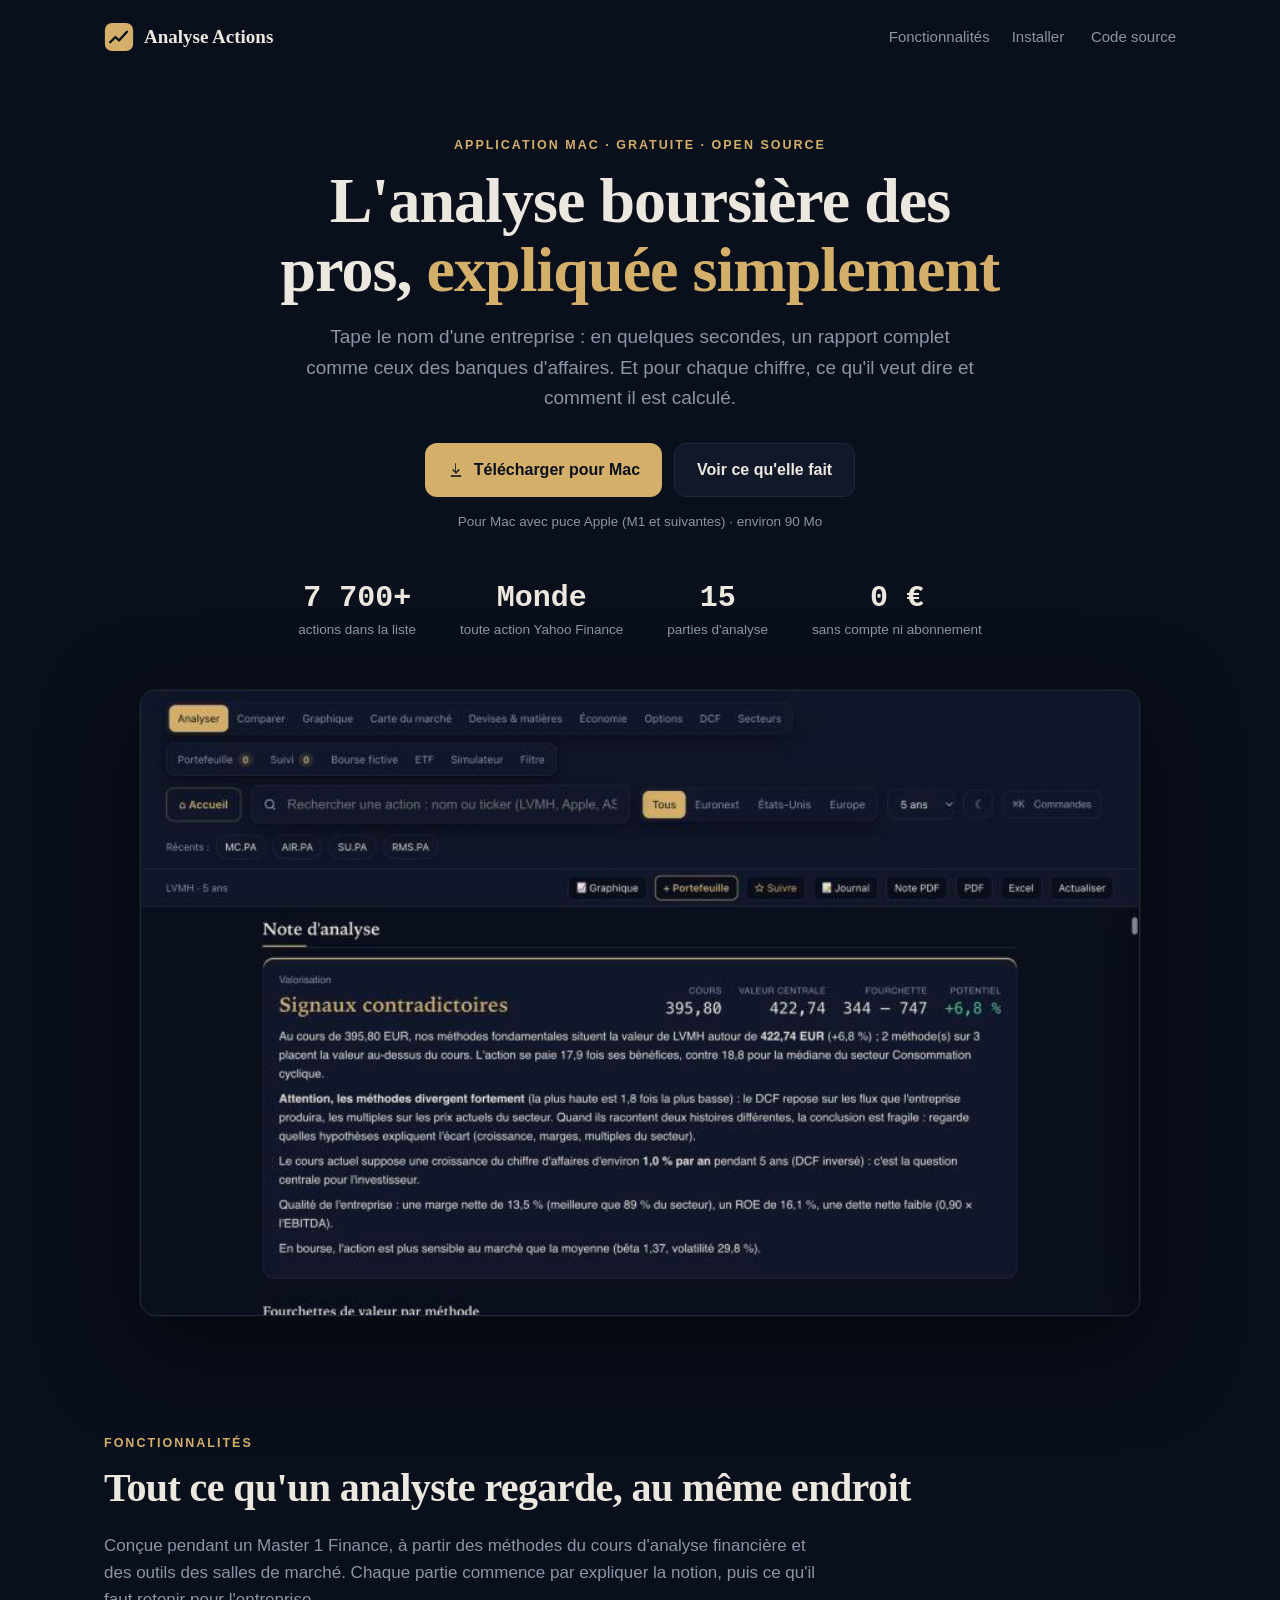
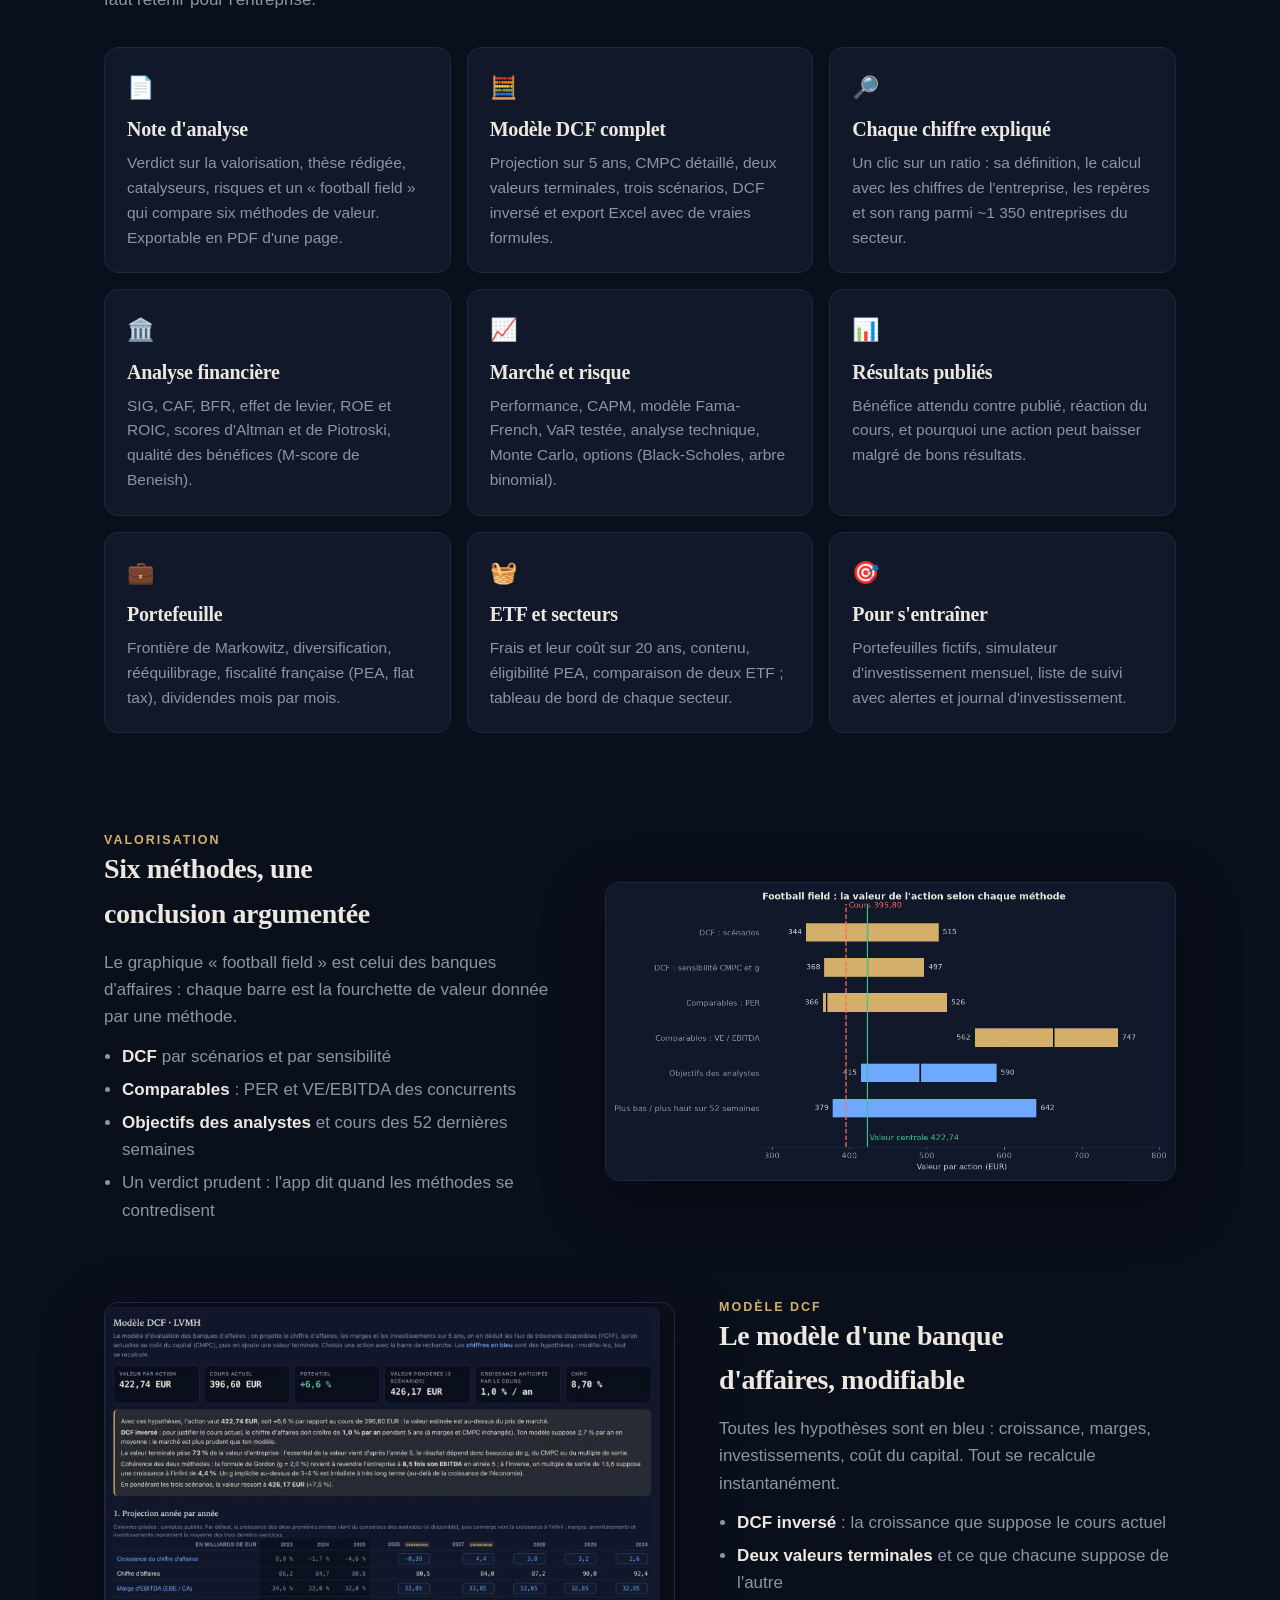
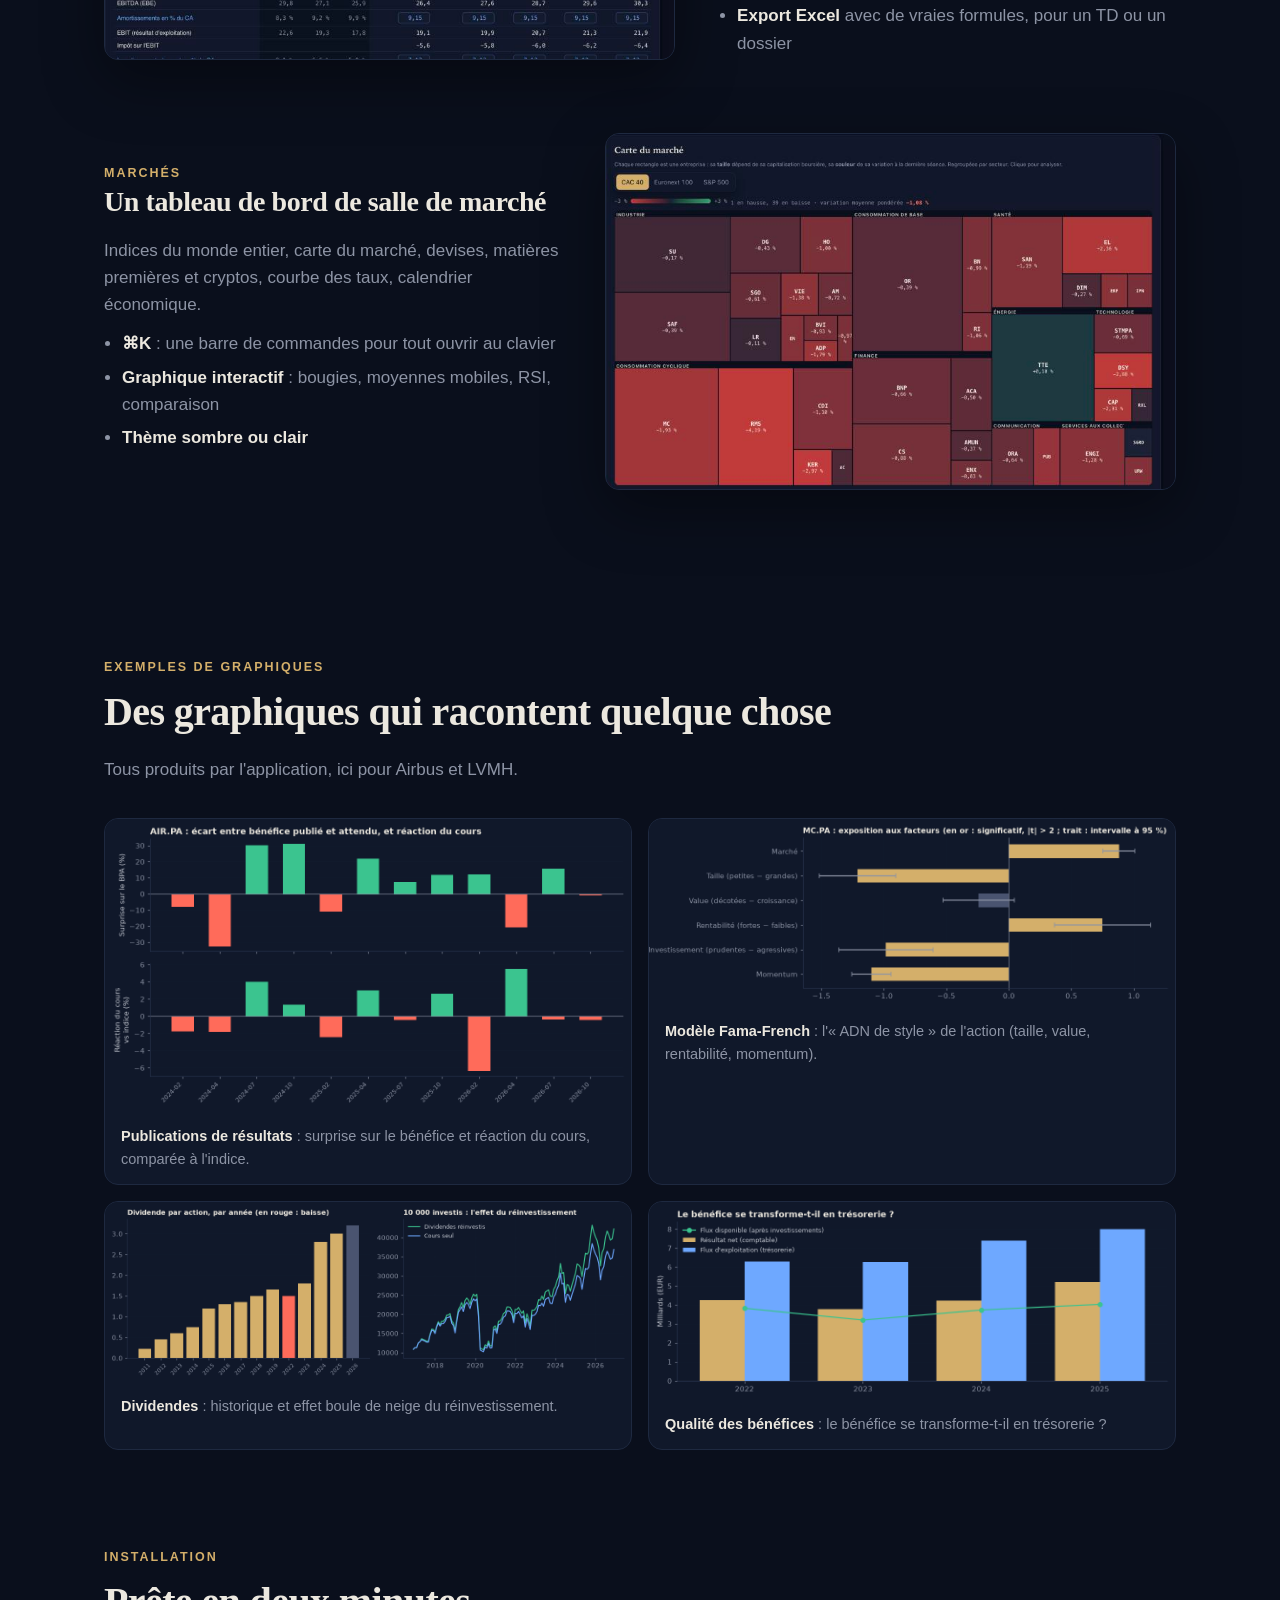
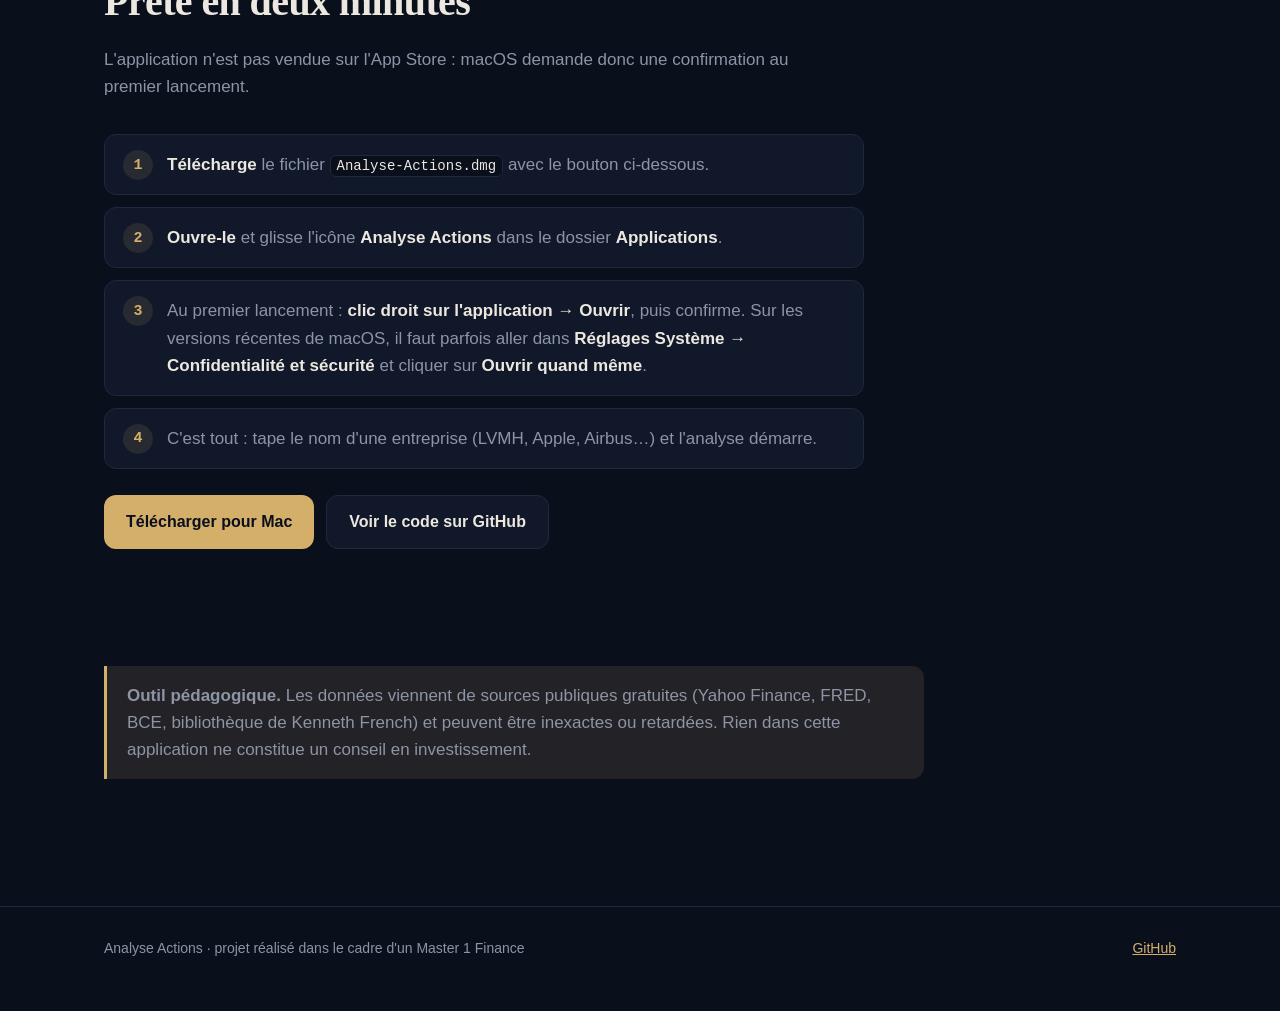
==== docs/index.html @ 781cc7c2 "Page de présentation (GitHub Pages) dans docs/ Page d'accueil du projet : accroche, bouton de téléch" ====
<!DOCTYPE html>
<html lang="fr">
<head>
<meta charset="utf-8">
<meta name="viewport" content="width=device-width, initial-scale=1">
<title>Analyse Actions — l'analyse boursière des pros, expliquée simplement</title>
<meta name="description" content="Application Mac gratuite d'analyse boursière : rapport complet sur plus de 7 700 actions, note d'analyse, modèle DCF, portefeuille, ETF, secteurs. Chaque chiffre est expliqué.">
<meta name="theme-color" content="#0A0F1C">
<meta property="og:title" content="Analyse Actions">
<meta property="og:description" content="L'analyse boursière des professionnels, expliquée simplement. Application Mac gratuite.">
<meta property="og:image" content="images/note.jpg">
<link rel="icon" href="data:image/svg+xml,%3Csvg xmlns='http://www.w3.org/2000/svg' viewBox='0 0 34 34'%3E%3Crect x='1' y='1' width='32' height='32' rx='8' fill='%23D4AF6A'/%3E%3Cpath d='M7 23l6-6 4 4 9-10' fill='none' stroke='%230A0F1C' stroke-width='2.6' stroke-linecap='round' stroke-linejoin='round'/%3E%3C/svg%3E">
<style>
:root {
  --fond: #0A0F1C; --carte: #10182A; --texte: #ECE8DF; --doux: #8D94A5; --bord: #1E2940;
  --or: #D4AF6A; --or-doux: rgba(212,175,106,.12); --vert: #3BC48F; --rouge: #FF6B5A;
  --serif: "New York", ui-serif, "Iowan Old Style", Georgia, serif;
  --mono: ui-monospace, "SF Mono", Menlo, monospace;
  --ease: cubic-bezier(0.23, 1, 0.32, 1);
  color-scheme: dark;
}
* { box-sizing: border-box; }
html { scroll-behavior: smooth; }
body { margin: 0; background: var(--fond); color: var(--texte); font: 17px/1.6 -apple-system, "Segoe UI", Roboto, sans-serif;
  -webkit-font-smoothing: antialiased; font-variant-numeric: tabular-nums; }
a { color: var(--or); }
h1, h2, h3 { font-family: var(--serif); font-weight: 600; letter-spacing: -0.015em; text-wrap: balance; }
.conteneur { max-width: 1120px; margin: 0 auto; padding: 0 24px; }

/* En-tête */
nav { display: flex; justify-content: space-between; align-items: center; padding: 22px 0; }
.marque { display: flex; align-items: center; gap: 10px; font: 600 19px var(--serif); color: var(--texte); text-decoration: none; }
.marque svg { width: 30px; height: 30px; }
nav .liens a { color: var(--doux); text-decoration: none; margin-left: 22px; font-size: 15px; }
nav .liens a:hover { color: var(--texte); }

/* Accroche */
.hero { padding: 64px 0 40px; text-align: center; }
.surtitre { font: 600 12.5px -apple-system, sans-serif; letter-spacing: .16em; text-transform: uppercase; color: var(--or); }
.hero h1 { font-size: clamp(38px, 6vw, 64px); line-height: 1.08; margin: 14px auto 18px; max-width: 900px; }
.hero h1 em { font-style: normal; color: var(--or); }
.hero p.chapo { color: var(--doux); font-size: 19px; max-width: 680px; margin: 0 auto 30px; text-wrap: pretty; }
.boutons { display: flex; gap: 12px; justify-content: center; flex-wrap: wrap; }
.btn { display: inline-flex; align-items: center; gap: 9px; padding: 13px 22px; border-radius: 12px; font-weight: 600;
  text-decoration: none; font-size: 16px; transition: transform .16s var(--ease), filter .16s var(--ease); }
.btn:hover { transform: translateY(-2px); filter: brightness(1.08); }
.btn:active { transform: scale(.98); }
.btn.principal { background: var(--or); color: var(--fond); }
.btn.secondaire { border: 1px solid var(--bord); color: var(--texte); background: var(--carte); }
.petit { color: var(--doux); font-size: 13.5px; margin-top: 14px; }
.chiffres { display: flex; justify-content: center; gap: 44px; flex-wrap: wrap; margin: 48px 0 0; }
.chiffres div { text-align: center; } .chiffres b { display: block; font: 600 30px var(--mono); color: var(--texte); }
.chiffres span { color: var(--doux); font-size: 13.5px; }

/* Captures */
.ecran { margin: 48px auto 0; border-radius: 16px; overflow: hidden; border: 1px solid var(--bord);
  box-shadow: 0 30px 90px rgba(0,0,0,.55), 0 0 0 1px rgba(212,175,106,.08); max-width: 1000px; }
.ecran img { display: block; width: 100%; height: auto; }

section { padding: 80px 0 20px; }
section > .conteneur > h2 { font-size: clamp(28px, 4vw, 40px); margin: 6px 0 12px; }
.intro { color: var(--doux); max-width: 720px; margin: 0 0 34px; }

/* Fonctionnalités */
.grille { display: grid; grid-template-columns: repeat(auto-fit, minmax(300px, 1fr)); gap: 16px; }
.carte { background: var(--carte); border: 1px solid var(--bord); border-radius: 14px; padding: 22px; transition: border-color .2s, transform .2s var(--ease); }
.carte:hover { border-color: color-mix(in srgb, var(--or) 50%, var(--bord)); transform: translateY(-2px); }
.carte .ic { font-size: 22px; } .carte h3 { margin: 8px 0 6px; font-size: 20px; } .carte p { margin: 0; color: var(--doux); font-size: 15.5px; }

/* Démonstrations alternées */
.demo { display: grid; grid-template-columns: 1fr 1.25fr; gap: 44px; align-items: center; margin: 0 0 70px; }
.demo.inverse { grid-template-columns: 1.25fr 1fr; }
.demo.inverse .texte { order: 2; }
.demo h3 { font-size: 28px; margin: 0 0 12px; }
.demo p { color: var(--doux); margin: 0 0 12px; }
.demo ul { margin: 0; padding-left: 18px; color: var(--doux); } .demo li { margin: 6px 0; }
.demo li b { color: var(--texte); font-weight: 600; }
.visuel { border-radius: 14px; overflow: hidden; border: 1px solid var(--bord); background: var(--carte); box-shadow: 0 20px 60px rgba(0,0,0,.4); }
.visuel img { display: block; width: 100%; height: auto; }
@media (max-width: 860px) { .demo, .demo.inverse { grid-template-columns: 1fr; } .demo.inverse .texte { order: 0; } }

/* Galerie de graphiques */
.galerie { display: grid; grid-template-columns: repeat(auto-fit, minmax(420px, 1fr)); gap: 16px; }
.galerie figure { margin: 0; background: var(--carte); border: 1px solid var(--bord); border-radius: 14px; overflow: hidden; }
.galerie img { display: block; width: 100%; height: auto; }
.galerie figcaption { padding: 12px 16px; color: var(--doux); font-size: 14.5px; }
.galerie figcaption b { color: var(--texte); }

/* Installation */
.etapes { counter-reset: e; list-style: none; padding: 0; margin: 0; display: grid; gap: 12px; max-width: 760px; }
.etapes li { counter-increment: e; background: var(--carte); border: 1px solid var(--bord); border-radius: 12px; padding: 16px 18px 16px 62px; position: relative; color: var(--doux); }
.etapes li::before { content: counter(e); position: absolute; left: 18px; top: 15px; width: 30px; height: 30px; border-radius: 99px;
  background: var(--or-doux); color: var(--or); font: 600 15px var(--mono); display: grid; place-items: center; }
.etapes b { color: var(--texte); }
code { font: 14px var(--mono); background: var(--fond); border: 1px solid var(--bord); padding: 2px 6px; border-radius: 6px; color: var(--texte); }

.avert { border-left: 3px solid var(--or); background: var(--or-doux); padding: 16px 20px; border-radius: 0 12px 12px 0; color: var(--doux); max-width: 820px; }
footer { border-top: 1px solid var(--bord); margin-top: 90px; padding: 30px 0 50px; color: var(--doux); font-size: 14px; }
footer .conteneur { display: flex; justify-content: space-between; gap: 20px; flex-wrap: wrap; }

:focus-visible { outline: 2px solid var(--or); outline-offset: 3px; border-radius: 8px; }
@media (prefers-reduced-motion: reduce) { * { transition: none !important; scroll-behavior: auto !important; } }
</style>
</head>
<body>

<header class="conteneur">
  <nav>
    <a class="marque" href="#"><svg viewBox="0 0 34 34" aria-hidden="true"><rect x="1" y="1" width="32" height="32" rx="8" fill="#D4AF6A"/>
      <path d="M7 23l6-6 4 4 9-10" fill="none" stroke="#0A0F1C" stroke-width="2.6" stroke-linecap="round" stroke-linejoin="round"/></svg>Analyse Actions</a>
    <div class="liens"><a href="#fonctions">Fonctionnalités</a><a href="#installer">Installer</a>
      <a href="https://github.com/simonkirch21/analyse-actions">Code source</a></div>
  </nav>
</header>

<main>
  <div class="conteneur hero">
    <div class="surtitre">Application Mac · gratuite · open source</div>
    <h1>L'analyse boursière des pros, <em>expliquée simplement</em></h1>
    <p class="chapo">Tape le nom d'une entreprise : en quelques secondes, un rapport complet comme ceux des banques d'affaires.
      Et pour chaque chiffre, ce qu'il veut dire et comment il est calculé.</p>
    <div class="boutons">
      <a class="btn principal" href="https://github.com/simonkirch21/analyse-actions/releases/latest/download/Analyse-Actions.dmg">
        <svg width="18" height="18" viewBox="0 0 24 24" fill="currentColor" aria-hidden="true"><path d="M12 3v11.17l3.59-3.58L17 12l-5 5-5-5 1.41-1.41L11 14.17V3h1zM5 19h14v2H5z"/></svg>
        Télécharger pour Mac</a>
      <a class="btn secondaire" href="#fonctions">Voir ce qu'elle fait</a>
    </div>
    <p class="petit">Pour Mac avec puce Apple (M1 et suivantes) · environ 90 Mo</p>
    <div class="chiffres">
      <div><b>7 700+</b><span>actions dans la liste</span></div>
      <div><b>Monde</b><span>toute action Yahoo Finance</span></div>
      <div><b>15</b><span>parties d'analyse</span></div>
      <div><b>0 €</b><span>sans compte ni abonnement</span></div>
    </div>
    <div class="ecran"><img src="images/note.jpg" alt="Note d'analyse de LVMH dans l'application : verdict, valeur centrale, fourchette et thèse rédigée" width="800" height="500"></div>
  </div>

  <section id="fonctions">
    <div class="conteneur">
      <div class="surtitre">Fonctionnalités</div>
      <h2>Tout ce qu'un analyste regarde, au même endroit</h2>
      <p class="intro">Conçue pendant un Master 1 Finance, à partir des méthodes du cours d'analyse financière et des outils des
        salles de marché. Chaque partie commence par expliquer la notion, puis ce qu'il faut retenir pour l'entreprise.</p>
      <div class="grille">
        <div class="carte"><div class="ic">📄</div><h3>Note d'analyse</h3><p>Verdict sur la valorisation, thèse rédigée, catalyseurs, risques et un « football field » qui compare six méthodes de valeur. Exportable en PDF d'une page.</p></div>
        <div class="carte"><div class="ic">🧮</div><h3>Modèle DCF complet</h3><p>Projection sur 5 ans, CMPC détaillé, deux valeurs terminales, trois scénarios, DCF inversé et export Excel avec de vraies formules.</p></div>
        <div class="carte"><div class="ic">🔎</div><h3>Chaque chiffre expliqué</h3><p>Un clic sur un ratio : sa définition, le calcul avec les chiffres de l'entreprise, les repères et son rang parmi ~1 350 entreprises du secteur.</p></div>
        <div class="carte"><div class="ic">🏛️</div><h3>Analyse financière</h3><p>SIG, CAF, BFR, effet de levier, ROE et ROIC, scores d'Altman et de Piotroski, qualité des bénéfices (M-score de Beneish).</p></div>
        <div class="carte"><div class="ic">📈</div><h3>Marché et risque</h3><p>Performance, CAPM, modèle Fama-French, VaR testée, analyse technique, Monte Carlo, options (Black-Scholes, arbre binomial).</p></div>
        <div class="carte"><div class="ic">📊</div><h3>Résultats publiés</h3><p>Bénéfice attendu contre publié, réaction du cours, et pourquoi une action peut baisser malgré de bons résultats.</p></div>
        <div class="carte"><div class="ic">💼</div><h3>Portefeuille</h3><p>Frontière de Markowitz, diversification, rééquilibrage, fiscalité française (PEA, flat tax), dividendes mois par mois.</p></div>
        <div class="carte"><div class="ic">🧺</div><h3>ETF et secteurs</h3><p>Frais et leur coût sur 20 ans, contenu, éligibilité PEA, comparaison de deux ETF ; tableau de bord de chaque secteur.</p></div>
        <div class="carte"><div class="ic">🎯</div><h3>Pour s'entraîner</h3><p>Portefeuilles fictifs, simulateur d'investissement mensuel, liste de suivi avec alertes et journal d'investissement.</p></div>
      </div>
    </div>
  </section>

  <section>
    <div class="conteneur">
      <div class="demo">
        <div class="texte"><div class="surtitre">Valorisation</div><h3>Six méthodes, une conclusion argumentée</h3>
          <p>Le graphique « football field » est celui des banques d'affaires : chaque barre est la fourchette de valeur donnée par une méthode.</p>
          <ul><li><b>DCF</b> par scénarios et par sensibilité</li><li><b>Comparables</b> : PER et VE/EBITDA des concurrents</li>
            <li><b>Objectifs des analystes</b> et cours des 52 dernières semaines</li>
            <li>Un verdict prudent : l'app dit quand les méthodes se contredisent</li></ul></div>
        <div class="visuel"><img src="images/football.png" alt="Graphique football field : fourchettes de valeur de LVMH selon six méthodes" loading="lazy"></div>
      </div>
      <div class="demo inverse">
        <div class="texte"><div class="surtitre">Modèle DCF</div><h3>Le modèle d'une banque d'affaires, modifiable</h3>
          <p>Toutes les hypothèses sont en bleu : croissance, marges, investissements, coût du capital. Tout se recalcule instantanément.</p>
          <ul><li><b>DCF inversé</b> : la croissance que suppose le cours actuel</li><li><b>Deux valeurs terminales</b> et ce que chacune suppose de l'autre</li>
            <li><b>Export Excel</b> avec de vraies formules, pour un TD ou un dossier</li></ul></div>
        <div class="visuel"><img src="images/dcf.jpg" alt="Écran du modèle DCF : valeur par action, DCF inversé et projection année par année" loading="lazy" width="800" height="500"></div>
      </div>
      <div class="demo">
        <div class="texte"><div class="surtitre">Marchés</div><h3>Un tableau de bord de salle de marché</h3>
          <p>Indices du monde entier, carte du marché, devises, matières premières et cryptos, courbe des taux, calendrier économique.</p>
          <ul><li><b>⌘K</b> : une barre de commandes pour tout ouvrir au clavier</li><li><b>Graphique interactif</b> : bougies, moyennes mobiles, RSI, comparaison</li>
            <li><b>Thème sombre ou clair</b></li></ul></div>
        <div class="visuel"><img src="images/carte.jpg" alt="Carte du marché du CAC 40 : rectangles colorés selon la variation du jour" loading="lazy" width="800" height="500"></div>
      </div>
    </div>
  </section>

  <section>
    <div class="conteneur">
      <div class="surtitre">Exemples de graphiques</div>
      <h2>Des graphiques qui racontent quelque chose</h2>
      <p class="intro">Tous produits par l'application, ici pour Airbus et LVMH.</p>
      <div class="galerie">
        <figure><img src="images/resultats.png" alt="Surprises sur le bénéfice par action et réaction du cours d'Airbus" loading="lazy">
          <figcaption><b>Publications de résultats</b> : surprise sur le bénéfice et réaction du cours, comparée à l'indice.</figcaption></figure>
        <figure><img src="images/facteurs.png" alt="Exposition de LVMH aux facteurs de Fama-French" loading="lazy">
          <figcaption><b>Modèle Fama-French</b> : l'« ADN de style » de l'action (taille, value, rentabilité, momentum).</figcaption></figure>
        <figure><img src="images/dividendes.png" alt="Dividende par action d'Airbus et effet du réinvestissement" loading="lazy">
          <figcaption><b>Dividendes</b> : historique et effet boule de neige du réinvestissement.</figcaption></figure>
        <figure><img src="images/qualite.png" alt="Résultat net comparé aux flux de trésorerie d'Airbus" loading="lazy">
          <figcaption><b>Qualité des bénéfices</b> : le bénéfice se transforme-t-il en trésorerie ?</figcaption></figure>
      </div>
    </div>
  </section>

  <section id="installer">
    <div class="conteneur">
      <div class="surtitre">Installation</div>
      <h2>Prête en deux minutes</h2>
      <p class="intro">L'application n'est pas vendue sur l'App Store : macOS demande donc une confirmation au premier lancement.</p>
      <ol class="etapes">
        <li><b>Télécharge</b> le fichier <code>Analyse-Actions.dmg</code> avec le bouton ci-dessous.</li>
        <li><b>Ouvre-le</b> et glisse l'icône <b>Analyse Actions</b> dans le dossier <b>Applications</b>.</li>
        <li>Au premier lancement : <b>clic droit sur l'application → Ouvrir</b>, puis confirme. Sur les versions récentes de macOS, il faut parfois
          aller dans <b>Réglages Système → Confidentialité et sécurité</b> et cliquer sur <b>Ouvrir quand même</b>.</li>
        <li>C'est tout : tape le nom d'une entreprise (LVMH, Apple, Airbus…) et l'analyse démarre.</li>
      </ol>
      <div class="boutons" style="justify-content:flex-start;margin-top:26px">
        <a class="btn principal" href="https://github.com/simonkirch21/analyse-actions/releases/latest/download/Analyse-Actions.dmg">Télécharger pour Mac</a>
        <a class="btn secondaire" href="https://github.com/simonkirch21/analyse-actions">Voir le code sur GitHub</a>
      </div>
    </div>
  </section>

  <section>
    <div class="conteneur">
      <p class="avert"><b>Outil pédagogique.</b> Les données viennent de sources publiques gratuites (Yahoo Finance, FRED, BCE, bibliothèque de
        Kenneth French) et peuvent être inexactes ou retardées. Rien dans cette application ne constitue un conseil en investissement.</p>
    </div>
  </section>
</main>

<footer>
  <div class="conteneur">
    <span>Analyse Actions · projet réalisé dans le cadre d'un Master 1 Finance</span>
    <span><a href="https://github.com/simonkirch21/analyse-actions">GitHub</a></span>
  </div>
</footer>
</body>
</html>
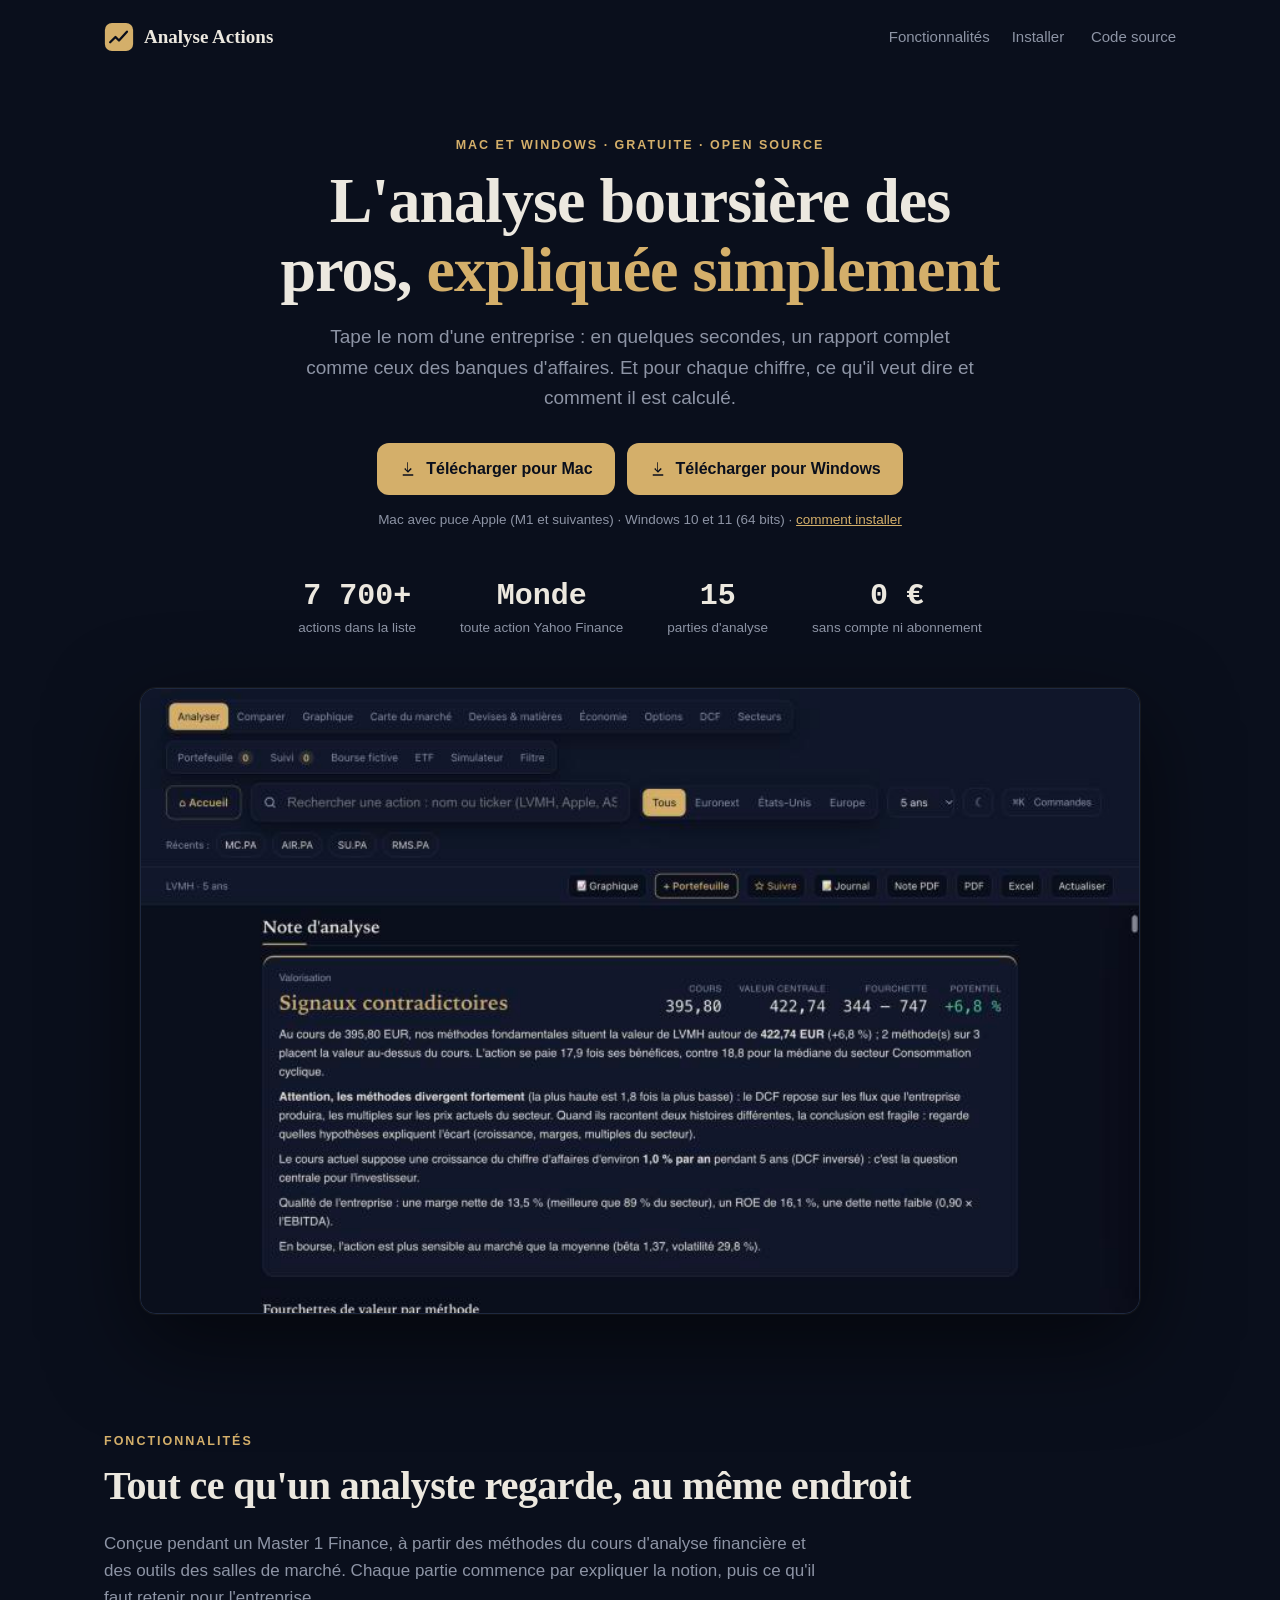
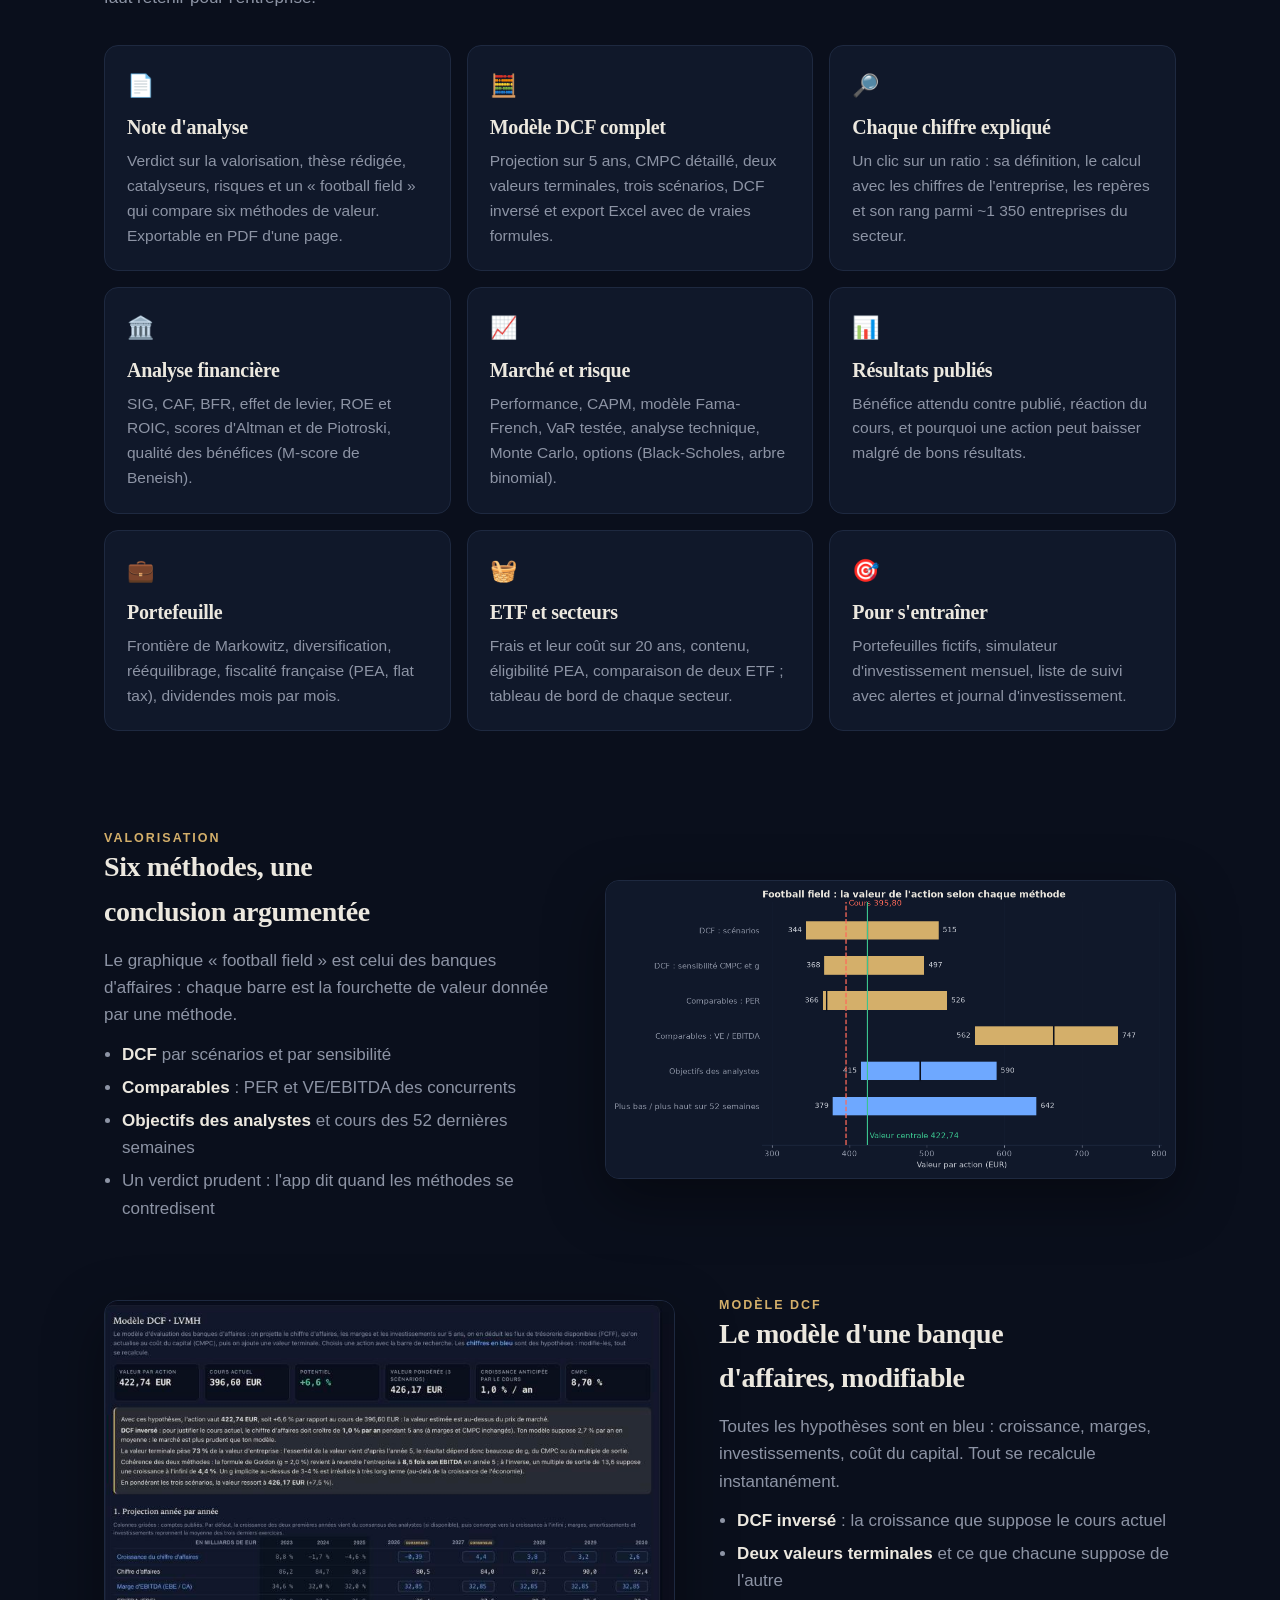
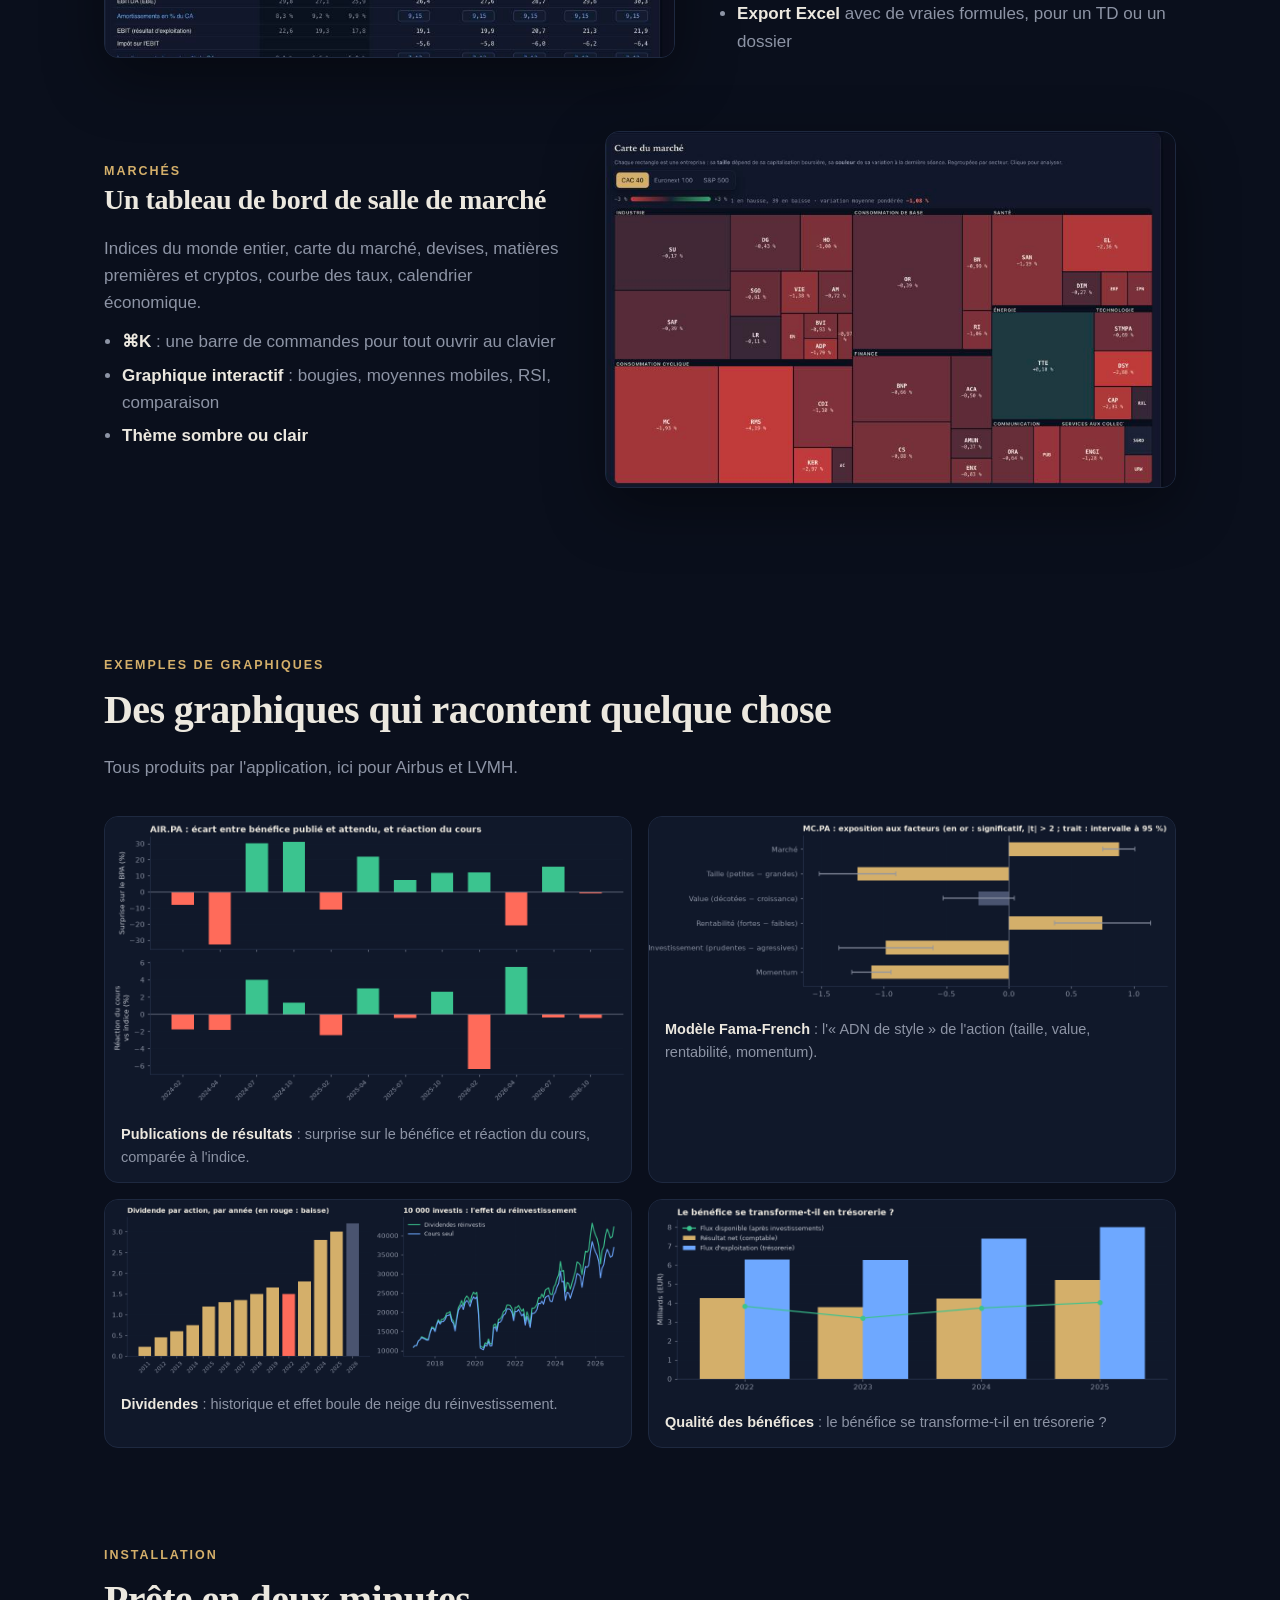
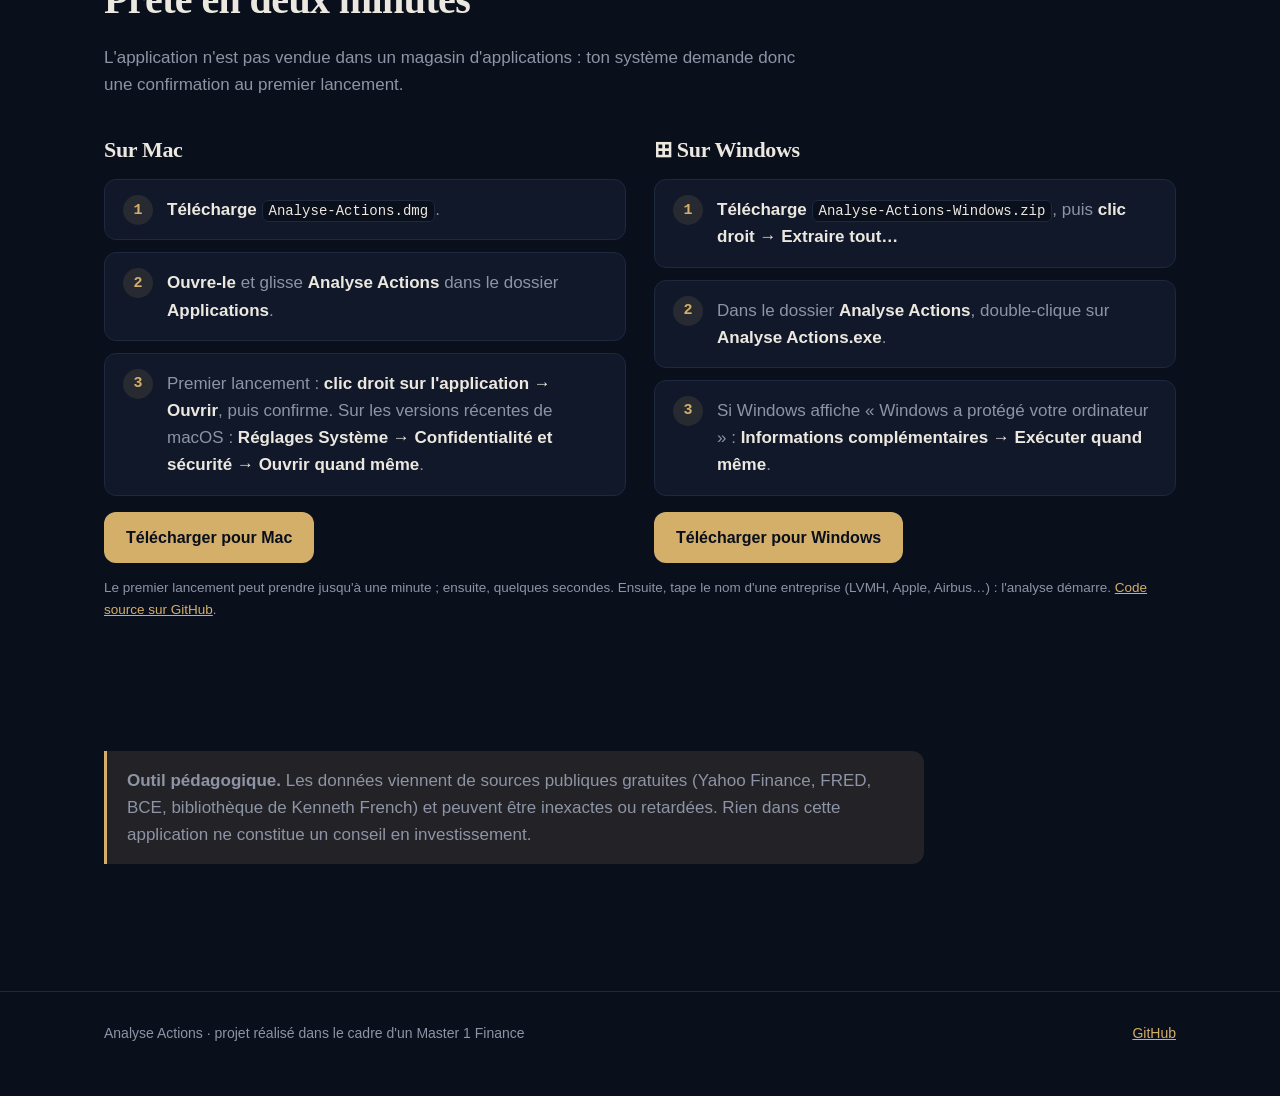
==== commit a56f5aa5: "Site et README : version Windows Co-Authored-By: Claude Opus 5.5 <noreply@anthropic.com>" ====
--- a/docs/index.html
+++ b/docs/index.html
@@ -4,18 +4,18 @@
 <meta charset="utf-8">
 <meta name="viewport" content="width=device-width, initial-scale=1">
 <title>Analyse Actions — l'analyse boursière des pros, expliquée simplement</title>
-<meta name="description" content="Application Mac gratuite d'analyse boursière : rapport complet sur plus de 7 700 actions, note d'analyse, modèle DCF, portefeuille, ETF, secteurs. Chaque chiffre est expliqué.">
+<meta name="description" content="Application gratuite pour Mac et Windows d'analyse boursière : rapport complet sur plus de 7 700 actions, note d'analyse, modèle DCF, portefeuille, ETF, secteurs. Chaque chiffre est expliqué.">
 <meta name="theme-color" content="#0A0F1C">
 <meta property="og:title" content="Analyse Actions">
-<meta property="og:description" content="L'analyse boursière des professionnels, expliquée simplement. Application Mac gratuite.">
+<meta property="og:description" content="L'analyse boursière des professionnels, expliquée simplement. Application gratuite pour Mac et Windows.">
 <meta property="og:image" content="images/note.jpg">
 <link rel="icon" href="data:image/svg+xml,%3Csvg xmlns='http://www.w3.org/2000/svg' viewBox='0 0 34 34'%3E%3Crect x='1' y='1' width='32' height='32' rx='8' fill='%23D4AF6A'/%3E%3Cpath d='M7 23l6-6 4 4 9-10' fill='none' stroke='%230A0F1C' stroke-width='2.6' stroke-linecap='round' stroke-linejoin='round'/%3E%3C/svg%3E">
 <style>
 :root {
   --fond: #0A0F1C; --carte: #10182A; --texte: #ECE8DF; --doux: #8D94A5; --bord: #1E2940;
   --or: #D4AF6A; --or-doux: rgba(212,175,106,.12); --vert: #3BC48F; --rouge: #FF6B5A;
-  --serif: "New York", ui-serif, "Iowan Old Style", Georgia, serif;
-  --mono: ui-monospace, "SF Mono", Menlo, monospace;
+  --serif: "New York", ui-serif, "Iowan Old Style", Cambria, Georgia, serif;
+  --mono: ui-monospace, "SF Mono", Menlo, "Cascadia Mono", Consolas, monospace;
   --ease: cubic-bezier(0.23, 1, 0.32, 1);
   color-scheme: dark;
 }
@@ -94,6 +94,8 @@
 .etapes b { color: var(--texte); }
 code { font: 14px var(--mono); background: var(--fond); border: 1px solid var(--bord); padding: 2px 6px; border-radius: 6px; color: var(--texte); }
 
+.installs { display: grid; grid-template-columns: repeat(auto-fit, minmax(340px, 1fr)); gap: 28px; }
+.installs h3 { font-size: 22px; margin: 0 0 12px; } .installs .btn { margin-top: 16px; }
 .avert { border-left: 3px solid var(--or); background: var(--or-doux); padding: 16px 20px; border-radius: 0 12px 12px 0; color: var(--doux); max-width: 820px; }
 footer { border-top: 1px solid var(--bord); margin-top: 90px; padding: 30px 0 50px; color: var(--doux); font-size: 14px; }
 footer .conteneur { display: flex; justify-content: space-between; gap: 20px; flex-wrap: wrap; }
@@ -115,17 +117,15 @@
 
 <main>
   <div class="conteneur hero">
-    <div class="surtitre">Application Mac · gratuite · open source</div>
+    <div class="surtitre">Mac et Windows · gratuite · open source</div>
     <h1>L'analyse boursière des pros, <em>expliquée simplement</em></h1>
     <p class="chapo">Tape le nom d'une entreprise : en quelques secondes, un rapport complet comme ceux des banques d'affaires.
       Et pour chaque chiffre, ce qu'il veut dire et comment il est calculé.</p>
-    <div class="boutons">
-      <a class="btn principal" href="https://github.com/simonkirch21/analyse-actions/releases/latest/download/Analyse-Actions.dmg">
-        <svg width="18" height="18" viewBox="0 0 24 24" fill="currentColor" aria-hidden="true"><path d="M12 3v11.17l3.59-3.58L17 12l-5 5-5-5 1.41-1.41L11 14.17V3h1zM5 19h14v2H5z"/></svg>
-        Télécharger pour Mac</a>
-      <a class="btn secondaire" href="#fonctions">Voir ce qu'elle fait</a>
-    </div>
-    <p class="petit">Pour Mac avec puce Apple (M1 et suivantes) · environ 90 Mo</p>
+    <div class="boutons" id="telecharger">
+      <a class="btn principal" data-os="mac" href="https://github.com/simonkirch21/analyse-actions/releases/latest/download/Analyse-Actions.dmg"><svg width="18" height="18" viewBox="0 0 24 24" fill="currentColor" aria-hidden="true"><path d="M12 3v11.17l3.59-3.58L17 12l-5 5-5-5 1.41-1.41L11 14.17V3h1zM5 19h14v2H5z"/></svg> Télécharger pour Mac</a>
+      <a class="btn principal" data-os="windows" href="https://github.com/simonkirch21/analyse-actions/releases/latest/download/Analyse-Actions-Windows.zip"><svg width="18" height="18" viewBox="0 0 24 24" fill="currentColor" aria-hidden="true"><path d="M12 3v11.17l3.59-3.58L17 12l-5 5-5-5 1.41-1.41L11 14.17V3h1zM5 19h14v2H5z"/></svg> Télécharger pour Windows</a>
+    </div>
+    <p class="petit">Mac avec puce Apple (M1 et suivantes) · Windows 10 et 11 (64 bits) · <a href="#installer">comment installer</a></p>
     <div class="chiffres">
       <div><b>7 700+</b><span>actions dans la liste</span></div>
       <div><b>Monde</b><span>toute action Yahoo Finance</span></div>
@@ -204,18 +204,26 @@
     <div class="conteneur">
       <div class="surtitre">Installation</div>
       <h2>Prête en deux minutes</h2>
-      <p class="intro">L'application n'est pas vendue sur l'App Store : macOS demande donc une confirmation au premier lancement.</p>
-      <ol class="etapes">
-        <li><b>Télécharge</b> le fichier <code>Analyse-Actions.dmg</code> avec le bouton ci-dessous.</li>
-        <li><b>Ouvre-le</b> et glisse l'icône <b>Analyse Actions</b> dans le dossier <b>Applications</b>.</li>
-        <li>Au premier lancement : <b>clic droit sur l'application → Ouvrir</b>, puis confirme. Sur les versions récentes de macOS, il faut parfois
-          aller dans <b>Réglages Système → Confidentialité et sécurité</b> et cliquer sur <b>Ouvrir quand même</b>.</li>
-        <li>C'est tout : tape le nom d'une entreprise (LVMH, Apple, Airbus…) et l'analyse démarre.</li>
-      </ol>
-      <div class="boutons" style="justify-content:flex-start;margin-top:26px">
-        <a class="btn principal" href="https://github.com/simonkirch21/analyse-actions/releases/latest/download/Analyse-Actions.dmg">Télécharger pour Mac</a>
-        <a class="btn secondaire" href="https://github.com/simonkirch21/analyse-actions">Voir le code sur GitHub</a>
-      </div>
+      <p class="intro">L'application n'est pas vendue dans un magasin d'applications : ton système demande donc une confirmation au premier lancement.</p>
+      <div class="installs">
+        <div><h3> Sur Mac</h3>
+          <ol class="etapes">
+            <li><b>Télécharge</b> <code>Analyse-Actions.dmg</code>.</li>
+            <li><b>Ouvre-le</b> et glisse <b>Analyse Actions</b> dans le dossier <b>Applications</b>.</li>
+            <li>Premier lancement : <b>clic droit sur l'application → Ouvrir</b>, puis confirme. Sur les versions récentes de macOS :
+              <b>Réglages Système → Confidentialité et sécurité → Ouvrir quand même</b>.</li>
+          </ol>
+          <a class="btn principal" href="https://github.com/simonkirch21/analyse-actions/releases/latest/download/Analyse-Actions.dmg">Télécharger pour Mac</a></div>
+        <div><h3>⊞ Sur Windows</h3>
+          <ol class="etapes">
+            <li><b>Télécharge</b> <code>Analyse-Actions-Windows.zip</code>, puis <b>clic droit → Extraire tout…</b></li>
+            <li>Dans le dossier <b>Analyse Actions</b>, double-clique sur <b>Analyse Actions.exe</b>.</li>
+            <li>Si Windows affiche « Windows a protégé votre ordinateur » : <b>Informations complémentaires → Exécuter quand même</b>.</li>
+          </ol>
+          <a class="btn principal" href="https://github.com/simonkirch21/analyse-actions/releases/latest/download/Analyse-Actions-Windows.zip">Télécharger pour Windows</a></div>
+      </div>
+      <p class="petit">Le premier lancement peut prendre jusqu'à une minute ; ensuite, quelques secondes. Ensuite, tape le nom d'une entreprise (LVMH, Apple, Airbus…) : l'analyse démarre.
+        <a href="https://github.com/simonkirch21/analyse-actions">Code source sur GitHub</a>.</p>
     </div>
   </section>
 
@@ -233,5 +241,15 @@
     <span><a href="https://github.com/simonkirch21/analyse-actions">GitHub</a></span>
   </div>
 </footer>
+<script>
+  // Le bouton du système du visiteur passe en premier ; l'autre devient secondaire
+  (function () {
+    const w = /Windows/i.test(navigator.userAgent), m = /Macintosh|Mac OS X/i.test(navigator.userAgent);
+    if (!w && !m) return;
+    const z = document.getElementById("telecharger"), a = z.querySelector('[data-os="' + (w ? "windows" : "mac") + '"]'),
+          b = z.querySelector('[data-os="' + (w ? "mac" : "windows") + '"]');
+    z.prepend(a); b.classList.replace("principal", "secondaire");
+  })();
+</script>
 </body>
 </html>
